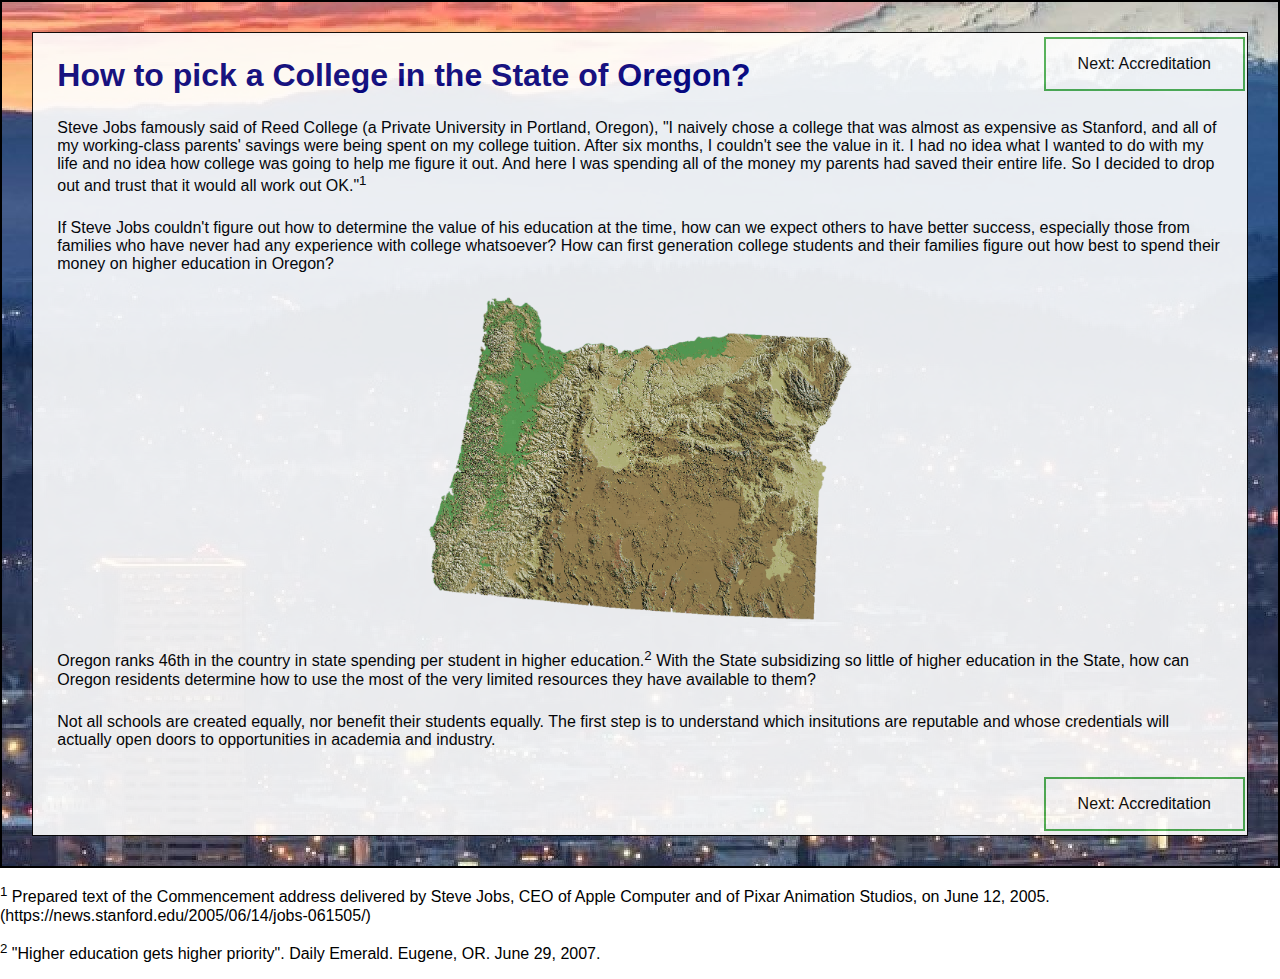
==== index.html @ 8c0c4e66 "added text to index.html" ====
<!DOCTYPE html>
<html>
<head>
<title>How to pick a College in the State of Oregon?</title>
<link rel="stylesheet" type="text/css" href="project.css">
</head>

<body>

<div class="background">
  <div class="transbox">
<button class="button button1" onclick="location.href='accreditation.html';"  style="float: right;">Next: Accreditation</button>

<h1>How to pick a College in the State of Oregon?</h1>

<p>Steve Jobs famously said of Reed College (a Private University in Portland, Oregon), "I naively chose a college that was almost as expensive as Stanford, and all of my working-class parents' savings were being spent on my college tuition. After six months, I couldn't see the value in it. I had no idea what I wanted to do with my life and no idea how college was going to help me figure it out. And here I was spending all of the money my parents had saved their entire life. So I decided to drop out and trust that it would all work out OK."<sup>1</sup></p>

<p>If Steve Jobs couldn't figure out how to determine the value of his education at the time, how can we expect others to have better success, especially those from families who have never had any experience with college whatsoever? How can first generation college students and their families figure out how best to spend their money on higher education in Oregon?</p>

<center> <img src="Oregon_DEM_relief_map.gif" alt="The State of Oregon" width="35%" height="35%"> </center>

<p>Oregon ranks 46th in the country in state spending per student in higher education.<sup>2</sup>
With the State subsidizing so little of higher education in the State, how can Oregon residents
determine how to use the  most of the very limited resources they have available to them?</p>

<p>Not all schools are created equally, nor benefit their students equally.
The first step is to understand which insitutions are reputable
and whose credentials will actually open doors to opportunities in  academia and industry.</p>



<div style="text-align:right; width:100%; padding:0;">
<button class="button button1" onclick="location.href='accreditation.html';">Next: Accreditation</button>
</div>


  </div>
</div>

<p><sup>1</sup> Prepared text of the Commencement address delivered by Steve Jobs, CEO of Apple Computer and of Pixar Animation Studios, on June 12, 2005. (https://news.stanford.edu/2005/06/14/jobs-061505/)</p>
<p><sup>2</sup> "Higher education gets higher priority". Daily Emerald. Eugene, OR. June 29, 2007.</p>
</body>
</html>
---- project.css ----
body {
	margin: 0 auto;
	font-family: Tahoma, Verdana, Arial, sans-serif;
}

div.background {
	background: url(Portland.jpg) center no-repeat;
	border: 2px solid black;
}

div.transbox {
	margin: 30px;
	background-color: #ffffff;
	border: 1px solid black;
	opacity: 0.9;
}

div.transbox h1 {
	margin: 2%;
	font-weight: bold;
	color: navy;
}

div.transbox p {
	margin: 2%;
	color: #000000;
}

div.tooltip {	
    position: absolute;			
    text-align: center;			
    width: 80px;					
    height: 14px;					
    padding: 2px;				
    font: 12px sans-serif;		
    background: lightsteelblue;	
    border: 1px;		
    border-radius: 8px;			
    pointer-events: none;			
}

div.tooltip2 {
    position: absolute;
    text-align: left;
    width: 400px;
    height: 200px;
    padding: 2px;
    font: 14px sans-serif;
    background: lightsteelblue;
    border: 1px;
    border-radius: 8px;
    pointer-events: none;
}


h1 {
  color: navy;
  margin-left: 20px;
}

ul {
  padding-left: 200px;
}

.button {
  border: none;
  color: white;
  padding: 16px 32px;
  text-align: center;
  text-decoration: none;
  display: inline-block;
  font-size: 16px;
  margin: 4px 2px;
  transition-duration: 0.4s;
  cursor: pointer;
}

.button1 {
  background-color: white;
  color: black;
  border: 2px solid #4CAF50;
}

.button1:hover {
  background-color: #4CAF50;
  color: white;
}

.button2 {
  background-color: white;
  color: black;
  border: 2px solid #008CBA;
}

.button2:hover {
  background-color: #008CBA;
  color: white;
}
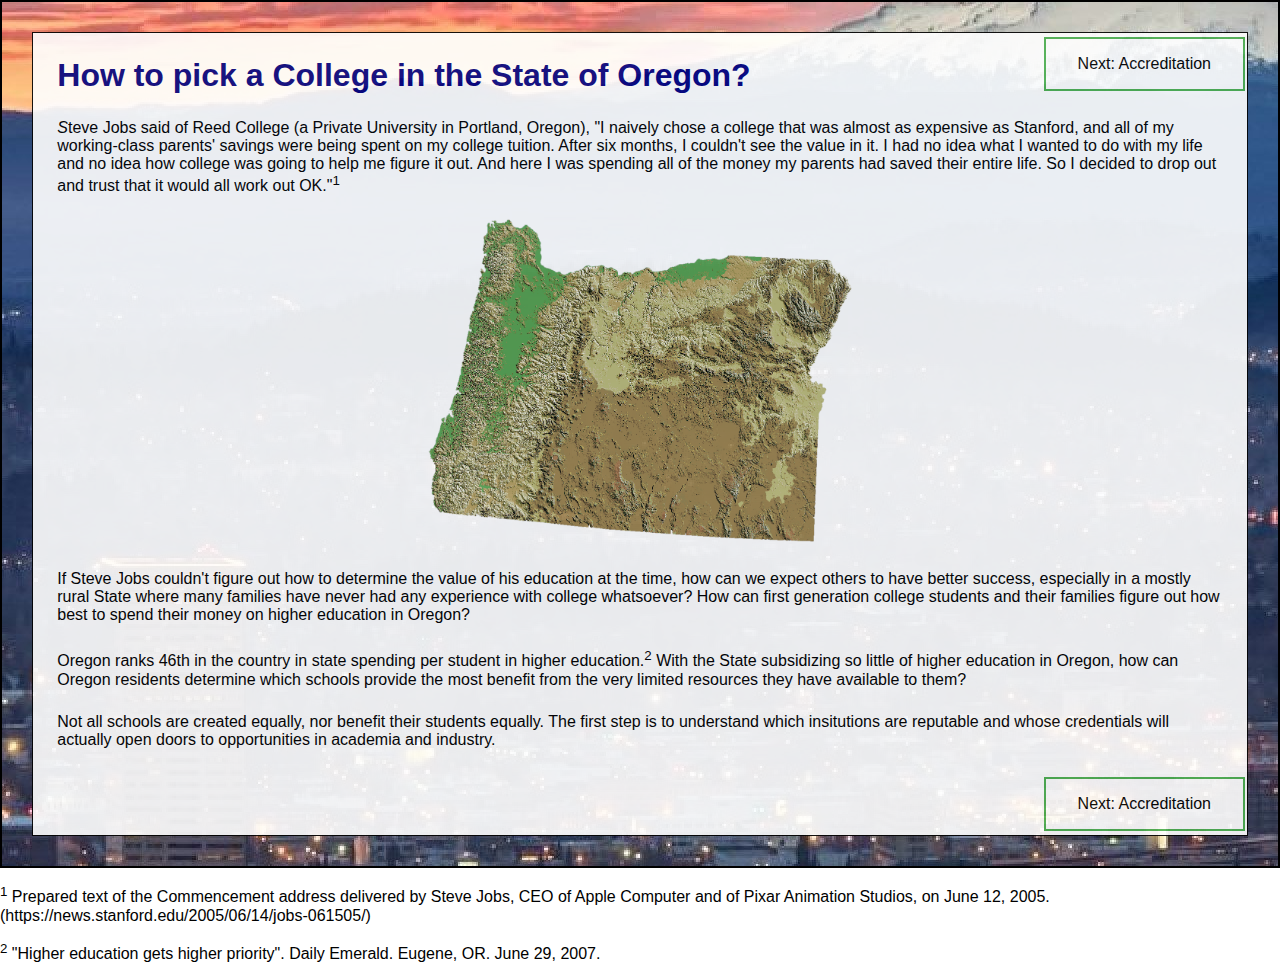
==== commit d3ea7e3d: "added text to index.html" ====
--- a/index.html
+++ b/index.html
@@ -13,20 +13,20 @@
 
 <h1>How to pick a College in the State of Oregon?</h1>
 
-<p>Steve Jobs famously said of Reed College (a Private University in Portland, Oregon), "I naively chose a college that was almost as expensive as Stanford, and all of my working-class parents' savings were being spent on my college tuition. After six months, I couldn't see the value in it. I had no idea what I wanted to do with my life and no idea how college was going to help me figure it out. And here I was spending all of the money my parents had saved their entire life. So I decided to drop out and trust that it would all work out OK."<sup>1</sup></p>
+<p><em>S</em>teve Jobs said of Reed College (a Private University in Portland, Oregon), "I naively chose a college that was almost as expensive as Stanford, and all of my working-class parents' savings were being spent on my college tuition. After six months, I couldn't see the value in it. I had no idea what I wanted to do with my life and no idea how college was going to help me figure it out. And here I was spending all of the money my parents had saved their entire life. So I decided to drop out and trust that it would all work out OK."<sup>1</sup></p>
 
-<p>If Steve Jobs couldn't figure out how to determine the value of his education at the time, how can we expect others to have better success, especially those from families who have never had any experience with college whatsoever? How can first generation college students and their families figure out how best to spend their money on higher education in Oregon?</p>
 
 <center> <img src="Oregon_DEM_relief_map.gif" alt="The State of Oregon" width="35%" height="35%"> </center>
 
+<p>If Steve Jobs couldn't figure out how to determine the value of his education at the time, how can we expect others to have better success, especially in a mostly rural State where many families have never had any experience with college whatsoever? How can first generation college students and their families figure out how best to spend their money on higher education in Oregon?</p>
+
 <p>Oregon ranks 46th in the country in state spending per student in higher education.<sup>2</sup>
-With the State subsidizing so little of higher education in the State, how can Oregon residents
-determine how to use the  most of the very limited resources they have available to them?</p>
+With the State subsidizing so little of higher education in Oregon, how can Oregon residents
+determine which schools provide the most benefit from the very limited resources they have available to them?</p>
 
 <p>Not all schools are created equally, nor benefit their students equally.
 The first step is to understand which insitutions are reputable
 and whose credentials will actually open doors to opportunities in  academia and industry.</p>
-
 
 
 <div style="text-align:right; width:100%; padding:0;">
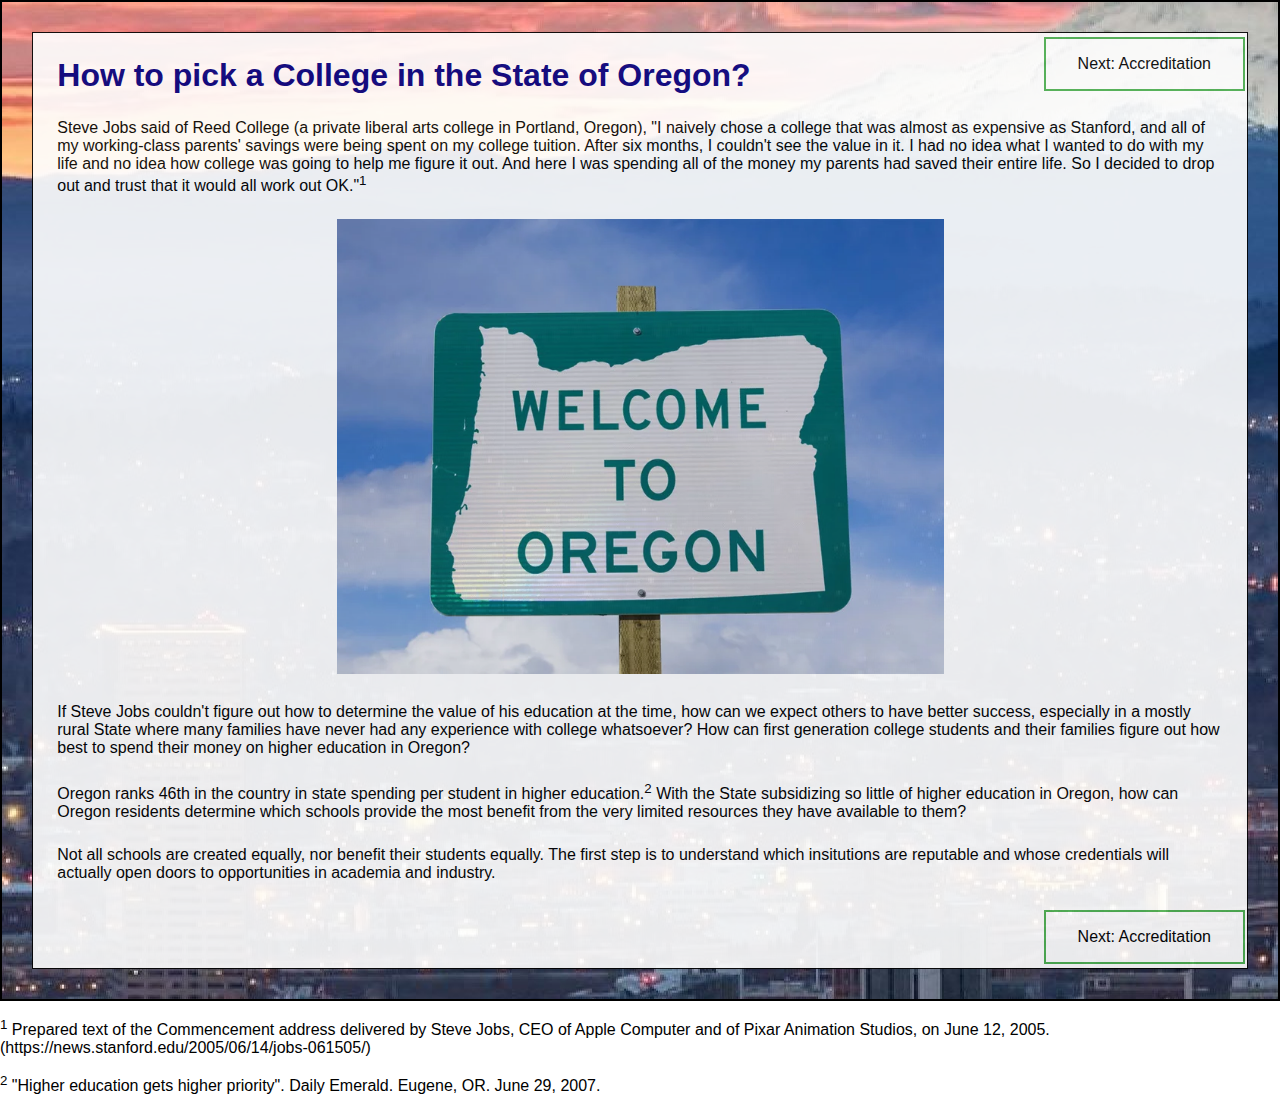
==== commit 2d524750: "fixing up landing page" ====
--- a/index.html
+++ b/index.html
@@ -13,10 +13,10 @@
 
 <h1>How to pick a College in the State of Oregon?</h1>
 
-<p><em>S</em>teve Jobs said of Reed College (a Private University in Portland, Oregon), "I naively chose a college that was almost as expensive as Stanford, and all of my working-class parents' savings were being spent on my college tuition. After six months, I couldn't see the value in it. I had no idea what I wanted to do with my life and no idea how college was going to help me figure it out. And here I was spending all of the money my parents had saved their entire life. So I decided to drop out and trust that it would all work out OK."<sup>1</sup></p>
+<p>Steve Jobs said of Reed College (a private liberal arts college in Portland, Oregon), "I naively chose a college that was almost as expensive as Stanford, and all of my working-class parents' savings were being spent on my college tuition. After six months, I couldn't see the value in it. I had no idea what I wanted to do with my life and no idea how college was going to help me figure it out. And here I was spending all of the money my parents had saved their entire life. So I decided to drop out and trust that it would all work out OK."<sup>1</sup></p>
 
 
-<center> <img src="Oregon_DEM_relief_map.gif" alt="The State of Oregon" width="35%" height="35%"> </center>
+<center> <img src="moving-to-oregon.png" alt="Welcome to Oregon" width="50%" height="50%"> </center>
 
 <p>If Steve Jobs couldn't figure out how to determine the value of his education at the time, how can we expect others to have better success, especially in a mostly rural State where many families have never had any experience with college whatsoever? How can first generation college students and their families figure out how best to spend their money on higher education in Oregon?</p>
 
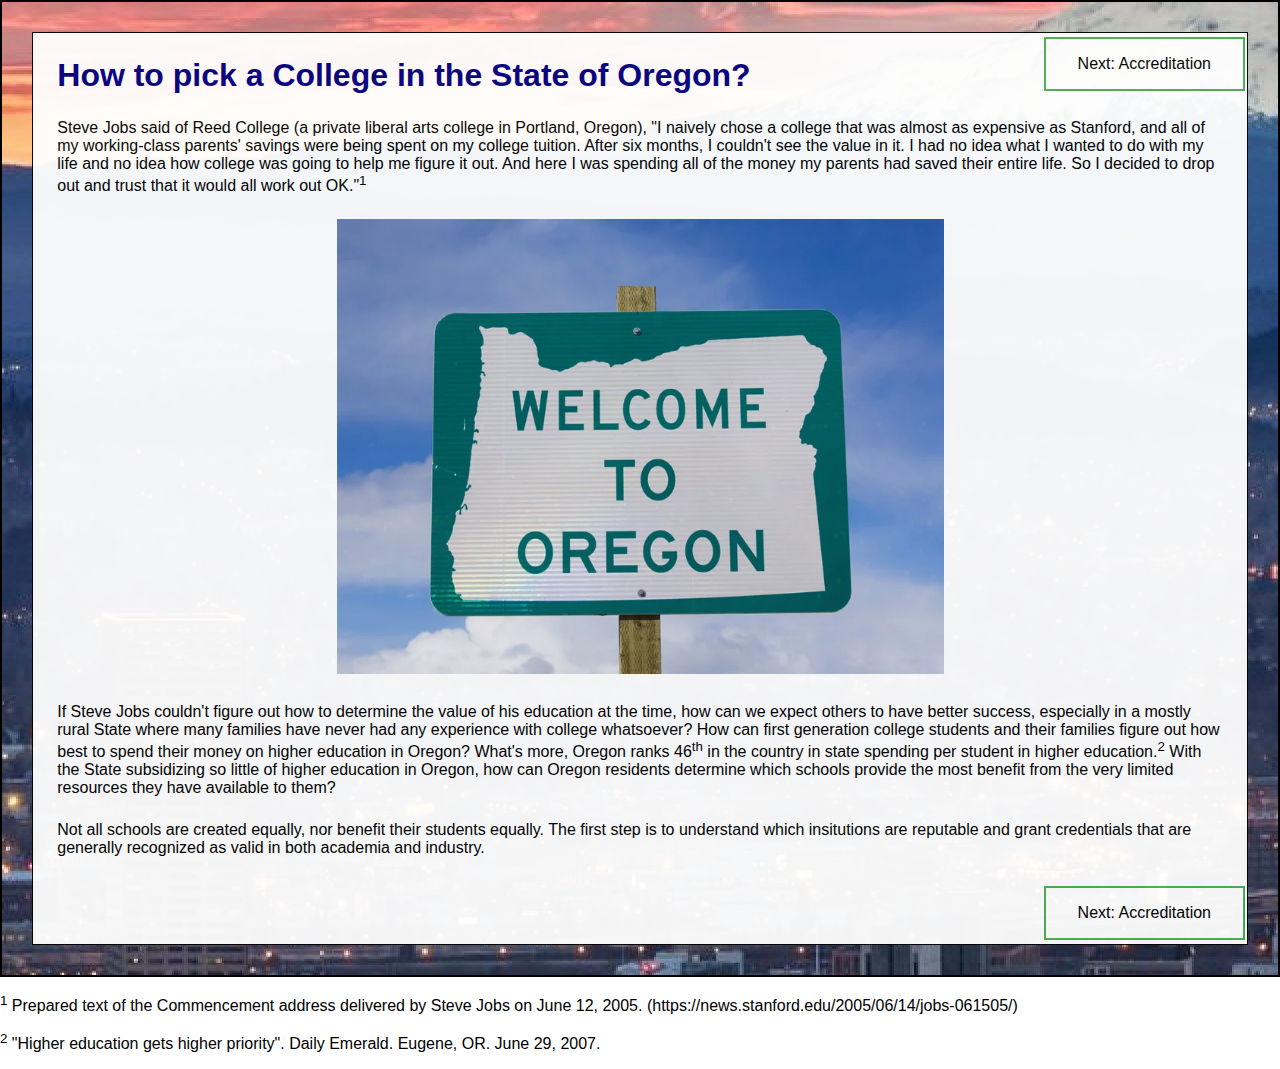
==== commit 7b67c43b: "frontpage cleanup" ====
--- a/index.html
+++ b/index.html
@@ -18,15 +18,15 @@
 
 <center> <img src="moving-to-oregon.png" alt="Welcome to Oregon" width="50%" height="50%"> </center>
 
-<p>If Steve Jobs couldn't figure out how to determine the value of his education at the time, how can we expect others to have better success, especially in a mostly rural State where many families have never had any experience with college whatsoever? How can first generation college students and their families figure out how best to spend their money on higher education in Oregon?</p>
+<p>If Steve Jobs couldn't figure out how to determine the value of his education at the time, how can we expect others to have better success, especially in a mostly rural State where many families have never had any experience with college whatsoever? How can first generation college students and their families figure out how best to spend their money on higher education in Oregon?
 
-<p>Oregon ranks 46th in the country in state spending per student in higher education.<sup>2</sup>
+What's more, Oregon ranks 46<sup>th</sup> in the country in state spending per student in higher education.<sup>2</sup>
 With the State subsidizing so little of higher education in Oregon, how can Oregon residents
 determine which schools provide the most benefit from the very limited resources they have available to them?</p>
 
 <p>Not all schools are created equally, nor benefit their students equally.
-The first step is to understand which insitutions are reputable
-and whose credentials will actually open doors to opportunities in  academia and industry.</p>
+The first step is to understand which insitutions are reputable 
+and grant credentials that are generally recognized as valid in both academia and industry.</p>
 
 
 <div style="text-align:right; width:100%; padding:0;">
@@ -37,7 +37,7 @@
   </div>
 </div>
 
-<p><sup>1</sup> Prepared text of the Commencement address delivered by Steve Jobs, CEO of Apple Computer and of Pixar Animation Studios, on June 12, 2005. (https://news.stanford.edu/2005/06/14/jobs-061505/)</p>
+<p><sup>1</sup> Prepared text of the Commencement address delivered by Steve Jobs on June 12, 2005. (https://news.stanford.edu/2005/06/14/jobs-061505/)</p>
 <p><sup>2</sup> "Higher education gets higher priority". Daily Emerald. Eugene, OR. June 29, 2007.</p>
 </body>
 </html>
--- a/project.css
+++ b/project.css
@@ -12,7 +12,7 @@
 	margin: 30px;
 	background-color: #ffffff;
 	border: 1px solid black;
-	opacity: 0.9;
+	opacity: 0.95;
 }
 
 div.transbox h1 {
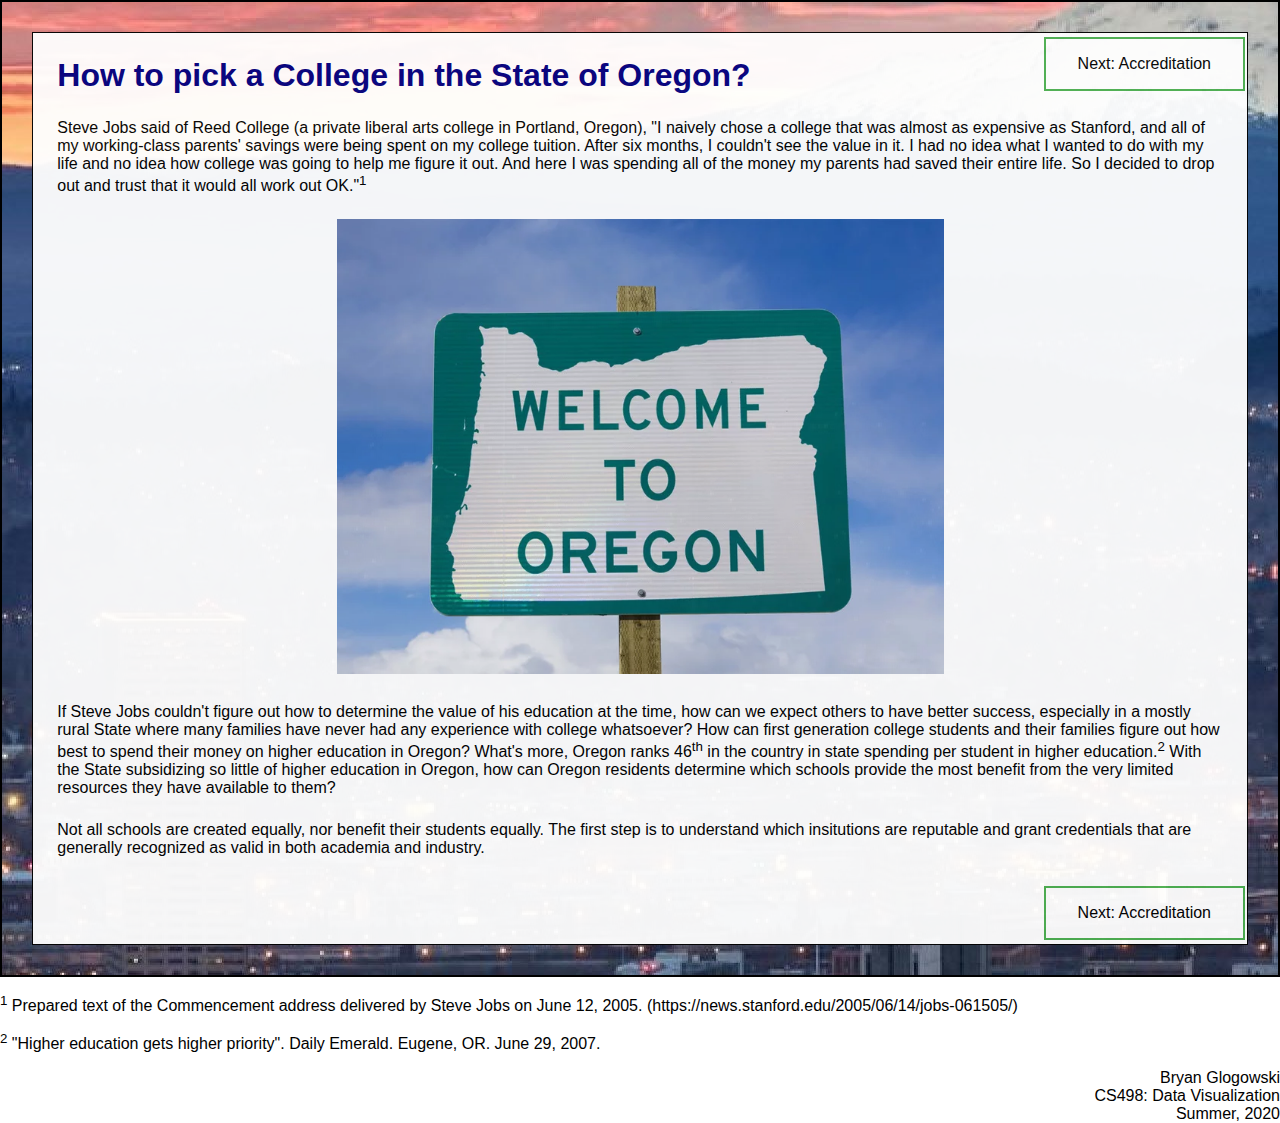
==== commit 9b941d85: "added name & semester" ====
--- a/index.html
+++ b/index.html
@@ -39,5 +39,11 @@
 
 <p><sup>1</sup> Prepared text of the Commencement address delivered by Steve Jobs on June 12, 2005. (https://news.stanford.edu/2005/06/14/jobs-061505/)</p>
 <p><sup>2</sup> "Higher education gets higher priority". Daily Emerald. Eugene, OR. June 29, 2007.</p>
+
+<div style="text-align:right; width:100%; padding:0;">
+Bryan Glogowski<br>
+CS498: Data Visualization<br>
+Summer, 2020<br>
+</div>
 </body>
 </html>
--- a/project.css
+++ b/project.css
@@ -42,11 +42,11 @@
 div.tooltip2 {
     position: absolute;
     text-align: left;
-    width: 400px;
-    height: 200px;
+    width: 325px;
+    height: 175px;
     padding: 2px;
     font: 14px sans-serif;
-    background: lightsteelblue;
+    background: white;
     border: 1px;
     border-radius: 8px;
     pointer-events: none;
@@ -59,7 +59,7 @@
 }
 
 ul {
-  padding-left: 200px;
+  padding-left: 100px;
 }
 
 .button {
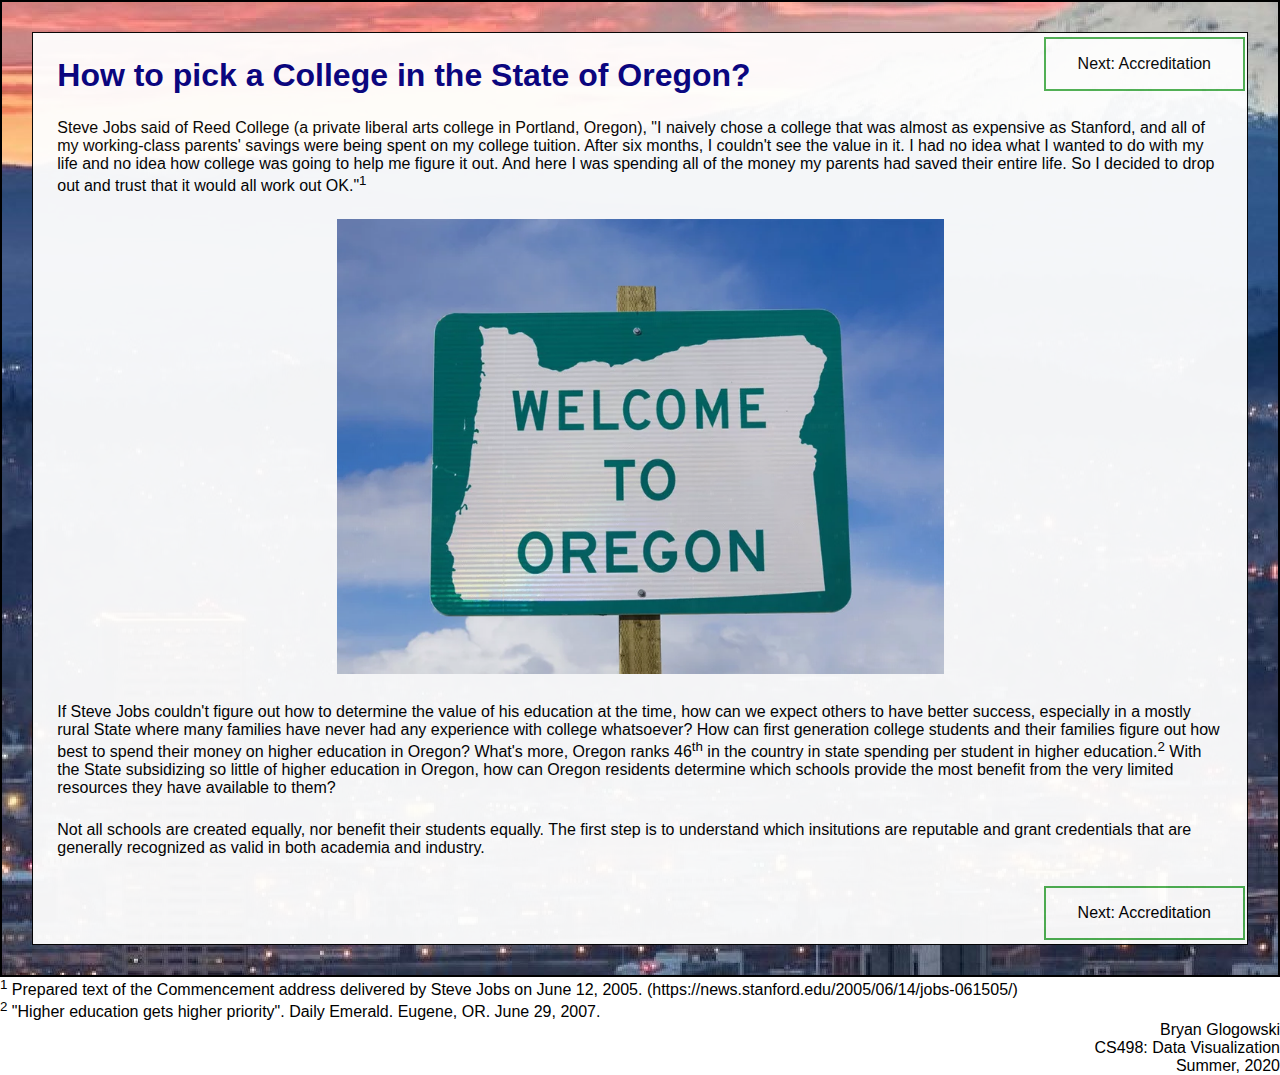
==== commit bbe9108f: "added name & semester" ====
--- a/index.html
+++ b/index.html
@@ -37,8 +37,8 @@
   </div>
 </div>
 
-<p><sup>1</sup> Prepared text of the Commencement address delivered by Steve Jobs on June 12, 2005. (https://news.stanford.edu/2005/06/14/jobs-061505/)</p>
-<p><sup>2</sup> "Higher education gets higher priority". Daily Emerald. Eugene, OR. June 29, 2007.</p>
+<sup>1</sup> Prepared text of the Commencement address delivered by Steve Jobs on June 12, 2005. (https://news.stanford.edu/2005/06/14/jobs-061505/)<br>
+<sup>2</sup> "Higher education gets higher priority". Daily Emerald. Eugene, OR. June 29, 2007.<br>
 
 <div style="text-align:right; width:100%; padding:0;">
 Bryan Glogowski<br>
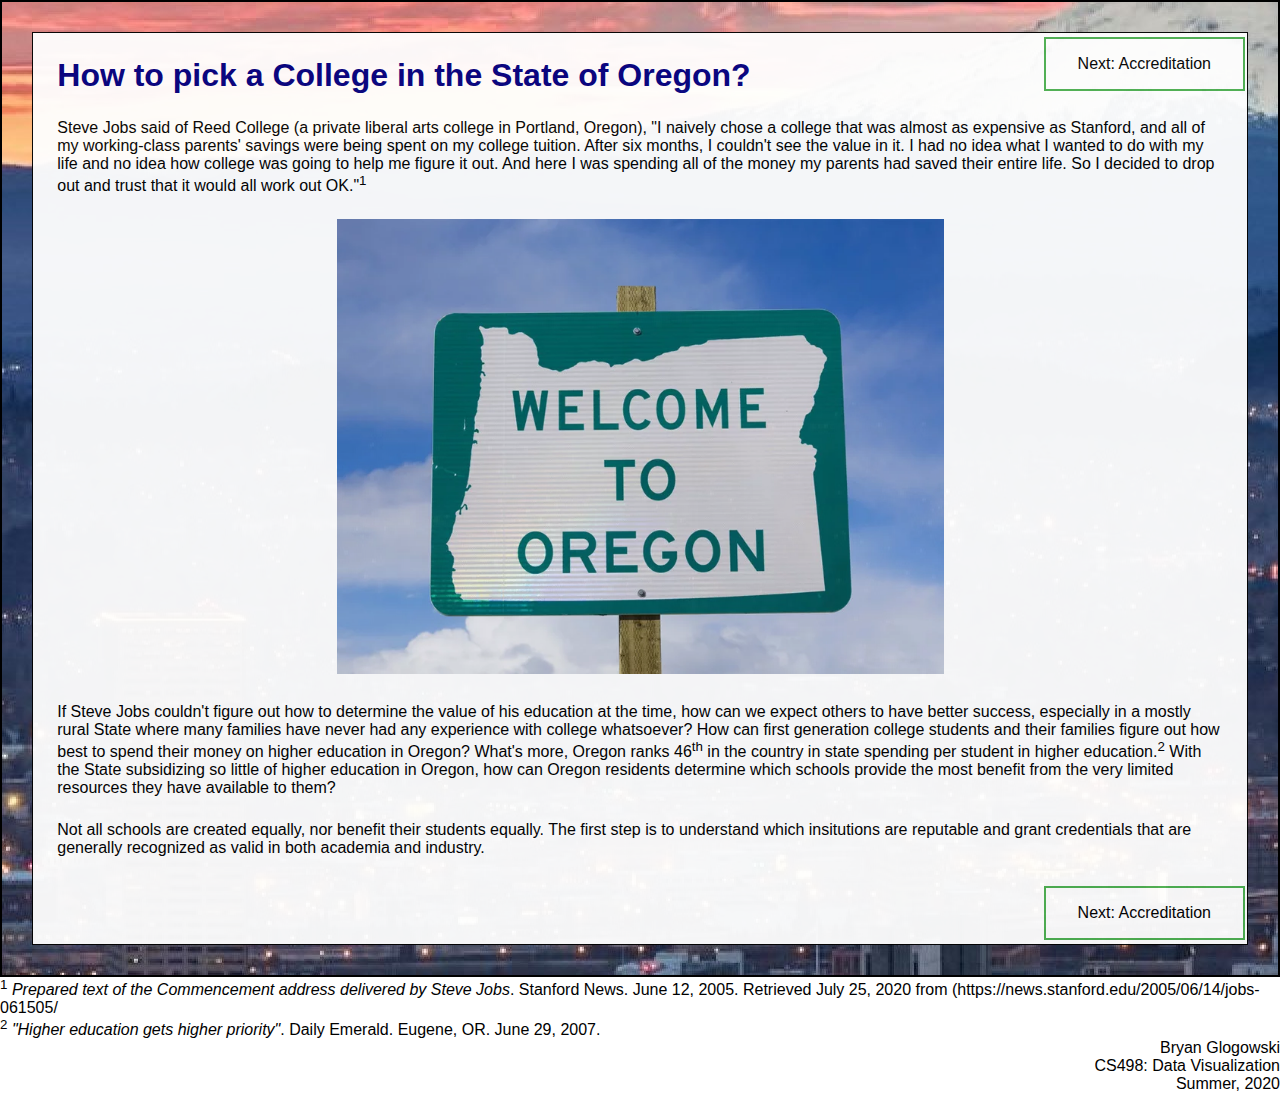
==== commit ece7bd19: "fixed footnotes" ====
--- a/index.html
+++ b/index.html
@@ -37,8 +37,8 @@
   </div>
 </div>
 
-<sup>1</sup> Prepared text of the Commencement address delivered by Steve Jobs on June 12, 2005. (https://news.stanford.edu/2005/06/14/jobs-061505/)<br>
-<sup>2</sup> "Higher education gets higher priority". Daily Emerald. Eugene, OR. June 29, 2007.<br>
+<sup>1</sup> <i>Prepared text of the Commencement address delivered by Steve Jobs</i>. Stanford News. June 12, 2005. Retrieved July 25, 2020 from (https://news.stanford.edu/2005/06/14/jobs-061505/<br>
+<sup>2</sup> <i>"Higher education gets higher priority"</i>. Daily Emerald. Eugene, OR. June 29, 2007.<br>
 
 <div style="text-align:right; width:100%; padding:0;">
 Bryan Glogowski<br>
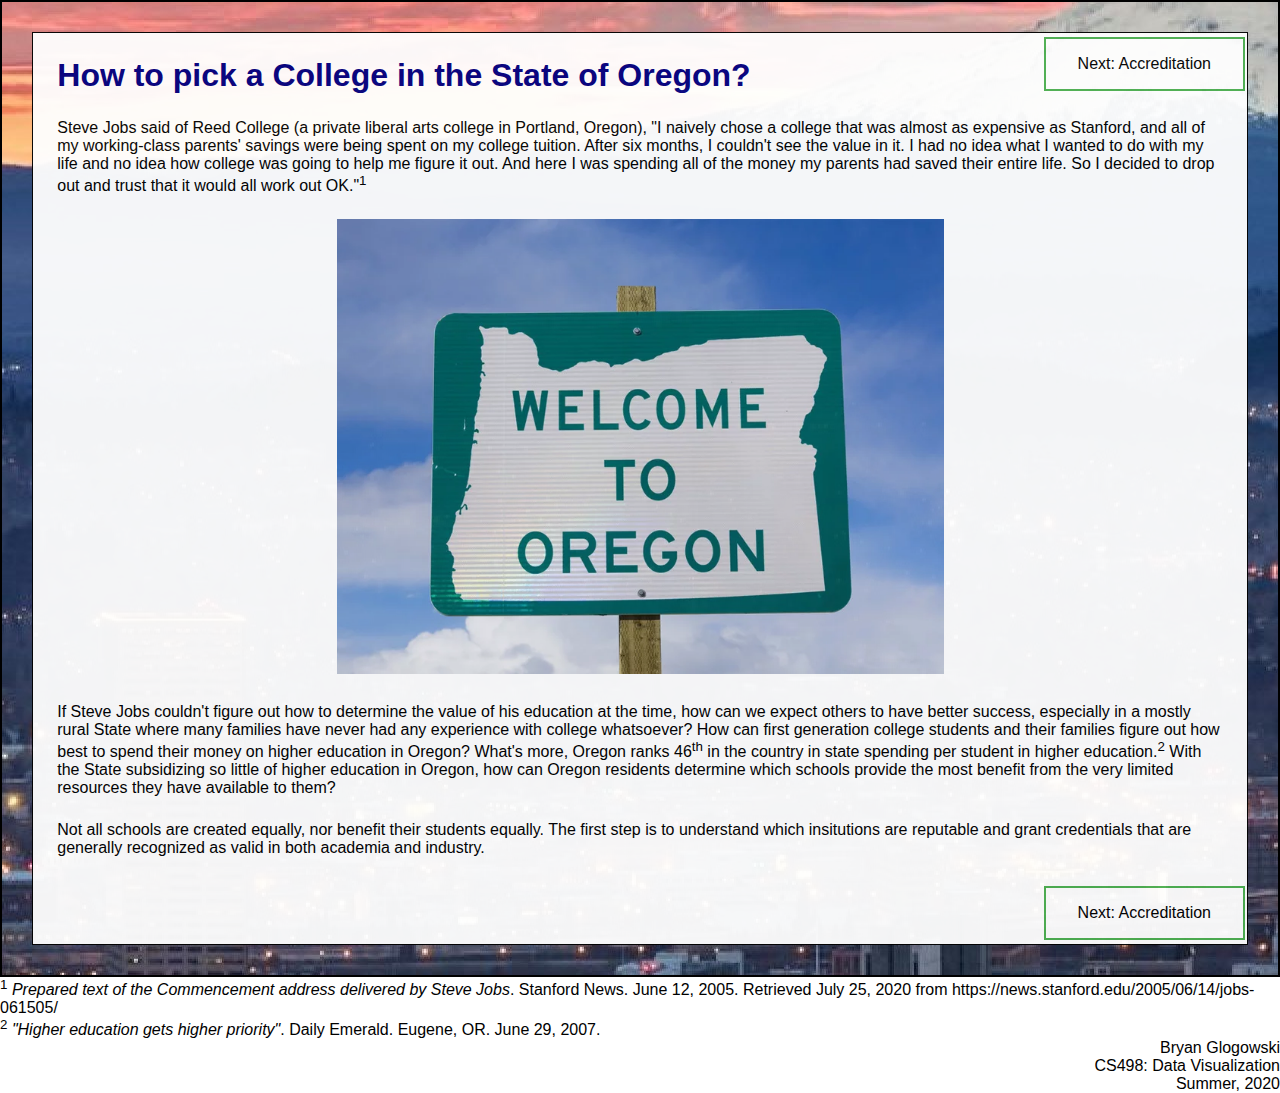
==== commit 15deeee2: "fixed formatting" ====
--- a/index.html
+++ b/index.html
@@ -37,7 +37,7 @@
   </div>
 </div>
 
-<sup>1</sup> <i>Prepared text of the Commencement address delivered by Steve Jobs</i>. Stanford News. June 12, 2005. Retrieved July 25, 2020 from (https://news.stanford.edu/2005/06/14/jobs-061505/<br>
+<sup>1</sup> <i>Prepared text of the Commencement address delivered by Steve Jobs</i>. Stanford News. June 12, 2005. Retrieved July 25, 2020 from https://news.stanford.edu/2005/06/14/jobs-061505/<br>
 <sup>2</sup> <i>"Higher education gets higher priority"</i>. Daily Emerald. Eugene, OR. June 29, 2007.<br>
 
 <div style="text-align:right; width:100%; padding:0;">
